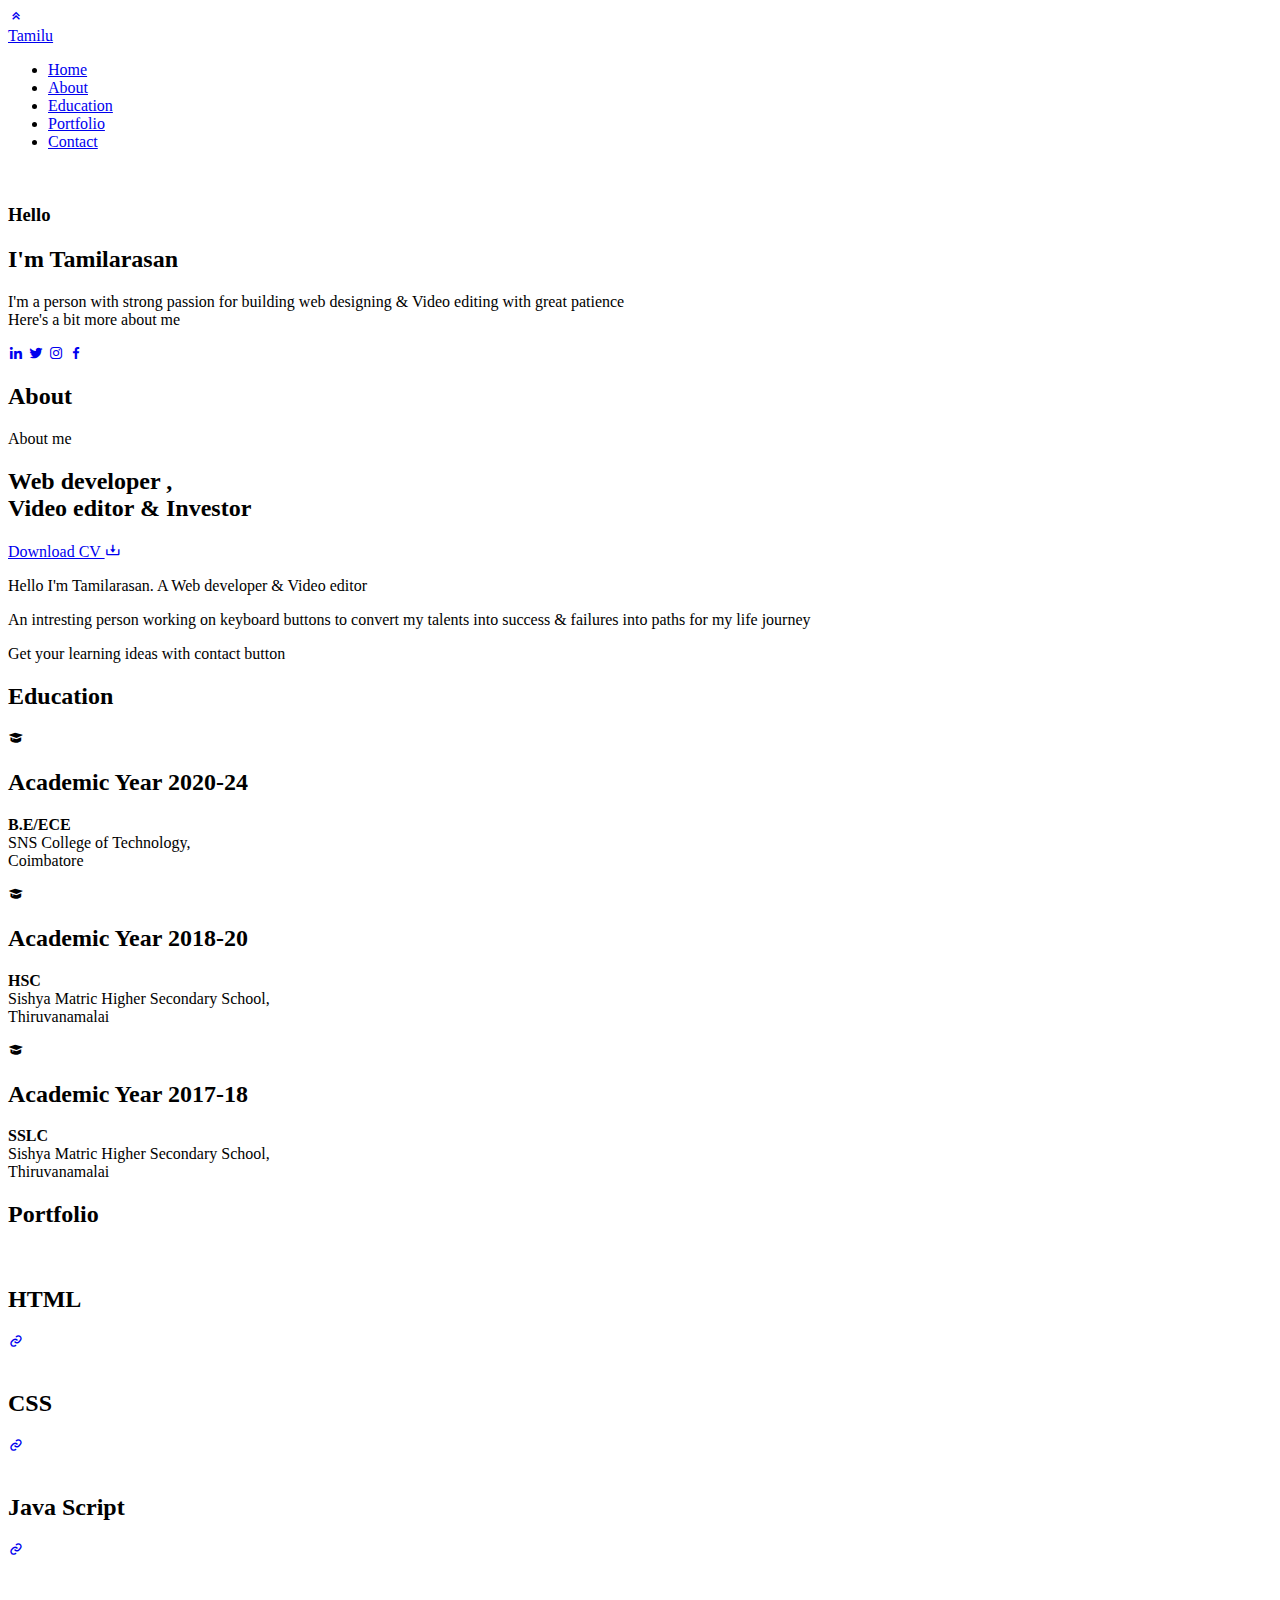
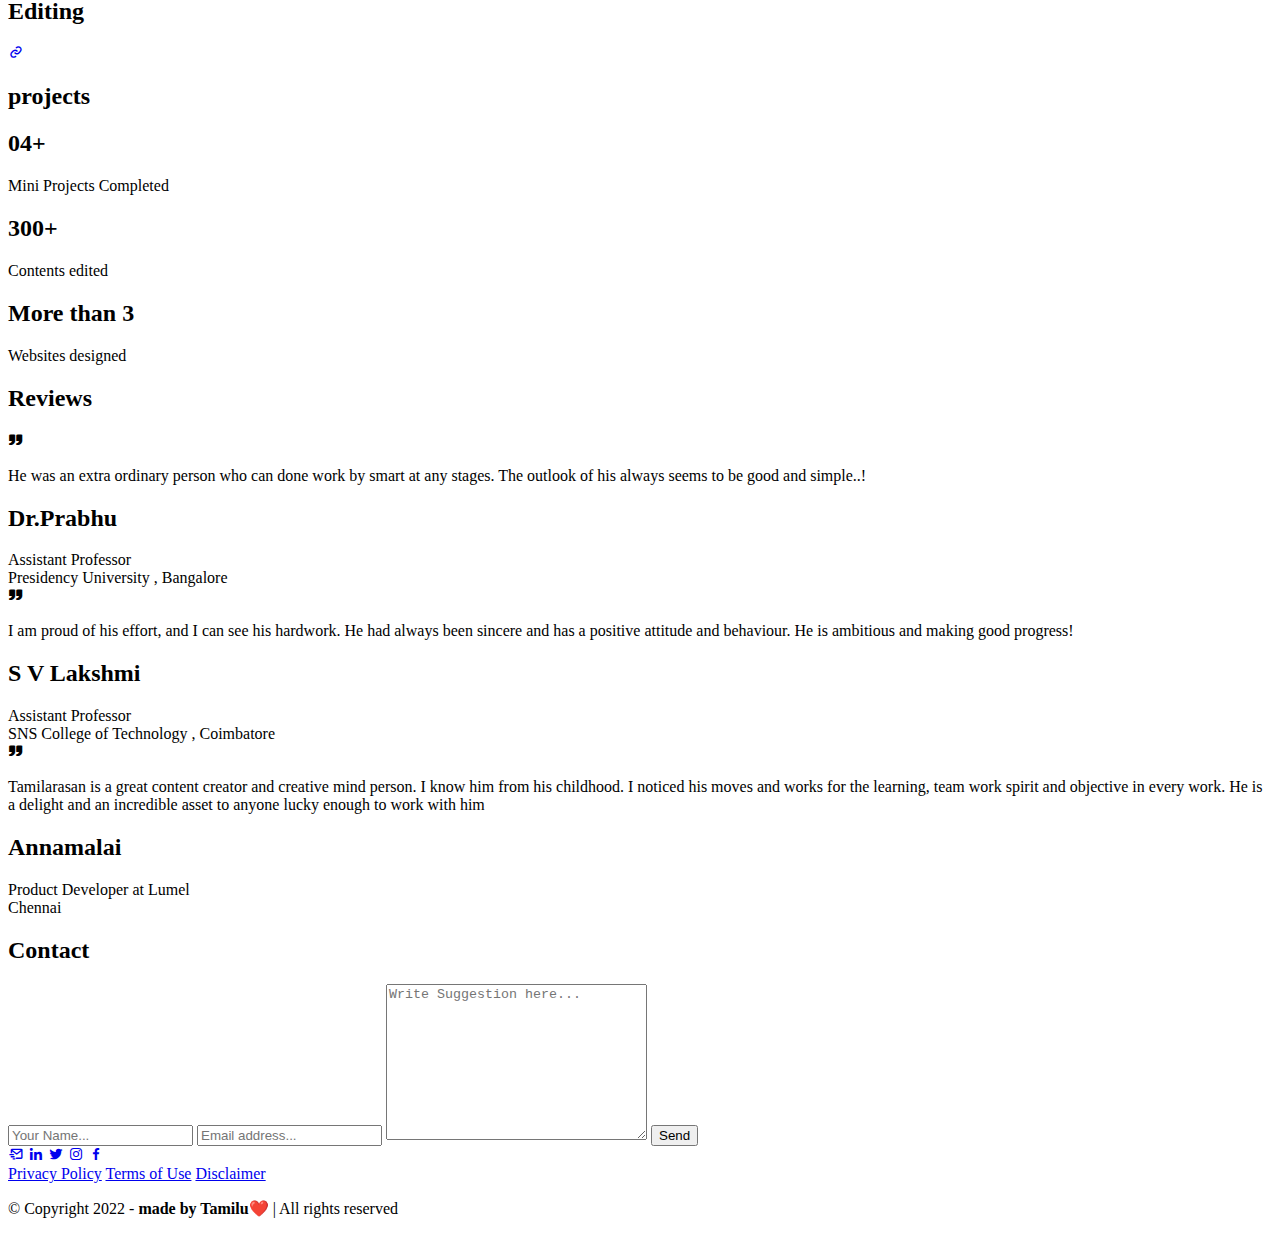
==== index.html @ afc6273a "Rename site.html to index.html" ====
<!DOCTYPE html>
<html lang="en">
<head>
    <meta charset="UTF-8">
    <meta http-equiv="X-UA-Compatible" content="IE=edge">
    <meta name="viewport" content="width=device-width, initial-scale=1.0">
    <title>Tamilu's Portfolio Websites</title>
    <!--link to css-->
    <link rel="stylesheet" href="css/site.css">
    <!--link swiper css-->
    <link rel="stylesheet" href="css/swiper-bundle.min.css">
    <!--box icons-->
    <link href='https://unpkg.com/boxicons@2.1.2/css/boxicons.min.css' rel='stylesheet'>
</head>
<body>
    <!--scroll top--> 
    <a href="#" class="scroll-top">
        <i class='bx bx-chevrons-up'></i>
    </a>
   <!--header-->
   
<header>
    <!--nav--> 
    <div class="nav container">
         <!--logo-->
         <a href="#" class="logo" >Tamilu</a> 
         <!--navbar-->
         <ul class="navbar">
            <li><a href="#home" class="nav-links">Home</a></li>
            <li><a href="#about" class="nav-links">About</a></li>
            <li><a href="#education" class="nav-links">Education</a></li>
            <li><a href="#portfolio" class="nav-links">Portfolio</a></li>
            <li><a href="#contact" class="nav-links">Contact</a></li>
         </ul>
          <!--Menu icons-->
          <div class="menu-icon">
            <div class="line1"></div>
            <div class="line2"></div>
            <div class="line3"></div>
          </div>
    </div>
</header>
<!--home-->
<section class="home container" id="home" >
    <div class="home-content">
        <div class="home-img">
            <img src="home1.png" alt="">
        </div>
        <div class="home-text">
            <h3>Hello</h3>
            <h2>I'm <span class="color">Tamilarasan</span></h2>
            <p>
                I'm a <span class="color">person </span>with strong passion for building 
                <span class="color"> web designing </span>& <span class="color">Video editing </span> with great patience
                <br> Here's a bit more <span class="color"> about me</span>

            </p>
            <!--social-->
            <div class="social">
                <a href="https://www.linkedin.com/in/tamilarasan-s-100559200" target="blank"><i class='bx bxl-linkedin'></i></a>
                <a href="https://twitter.com/Tamilar07276238?t=YlMHhV9eSOLGG7e3uOFxiA&s=09" target="blank"><i class='bx bxl-twitter'></i></a>
                <a href="https://instagram.com/_tamil.arasan?igshid=YmMyMTA2M2Y=" target="blank"><i class='bx bxl-instagram'></i></a>
                <a href="https://www.facebook.com/profile.php?id=100045864705233" target="blank"><i class='bx bxl-facebook'></i></a>
        </div>
    </div>
</section>
<!--about-->
<section class="about container" id="about">
    <!--heading-->
    <h2 class="heading">About</h2>
    <!--about content-->
    <div class="about-content">
        <div class="about-data">
            <span>About me</span>
            <h2>Web developer ,<br> Video editor & 
                Investor
            </h2>
            <a href="Tamilu.pdf" class="btn" download="">
                Download CV
                <i class='bx bx-download' ></i>
            </a>
        </div>
        <div class="about-text">
            <p>Hello I'm Tamilarasan. A Web developer & Video editor </p>
                <p>An intresting person working on keyboard buttons to convert my talents into success &
                    failures into paths for my life journey </p>
                    <p>Get your learning ideas with contact button</p>
        </div>
    </div>
</section>
<!--education-->
<section class="education containter" id="education">
    <!--heading-->
    <h2 class="heading">Education</h2>
    <!--education content-->
    <div class="education-content">   
<div class="education-box">
    <i class='bx bxs-graduation'></i>
    <h2> Academic Year 2020-24</h2>
    <p> <span> <b> B.E/ECE</b> </span> <br> SNS College of Technology, <br>Coimbatore </p>
    </div>
    <div class="education-box">
        <i class='bx bxs-graduation'></i>
        <h2> Academic Year 2018-20</h2>
        <p> <span><b> HSC </b> </span><br> Sishya Matric Higher Secondary School,<br> Thiruvanamalai</p>
    </div>
<div class="education-box">
    <i class='bx bxs-graduation'></i>
    <h2> Academic Year 2017-18</h2>
    <p> <span> <b>SSLC </b> </span> <br> Sishya Matric Higher Secondary School, <br> Thiruvanamalai</p>
     </div>
</div>
</section>
<!--portfolio-->
<section class="portfolio container" id="portfolio">
    <h2 class="heading">Portfolio</h2>
    <!--portfolio content-->
    <div class="portfolio-content">
        <div class="portfolio-box">
            <img src="p1.jpg" alt="" class="portfolio-img">
            <!--overlay-->
            <div class="portfolio-overlay">
                <h2>HTML</h2>
                <a href="#">
                    <i class='bx bx-link'></i>
                </a>
            </div>
        </div>
        <div class="portfolio-box">
            <img src="p2.jpg" alt="" class="portfolio-img">
            <!--overlay-->
            <div class="portfolio-overlay">
                <h2> CSS</h2>
                <a href="#">
                    <i class='bx bx-link'></i>
                </a>
            </div>
        </div>
        <div class="portfolio-box">
            <img src="p3.jpg" alt="" class="portfolio-img">
            <!--overlay-->
            <div class="portfolio-overlay">
                <h2>Java Script</h2>
                <a href="#">
                    <i class='bx bx-link'></i>
                </a>
            </div>
        </div>
        <div class="portfolio-box">
            <img src="p4.jpg" alt="" class="portfolio-img">
            <!--overlay-->
            <div class="portfolio-overlay">
                <h2>Editing</h2>
                <a href="#">
                    <i class='bx bx-link'></i>
                </a>
            </div>
        </div>
    </div>
</section>
<!--projects-->
<section class="project container" id="projects">
    <!--heading-->
    <h2 class="heading">projects</h2>
    <!--projects content-->
    <div class="projects-content">
        <div class="project-box">
            <h2>04+</h2>
            <span>Mini Projects Completed</span>
        </div>
        <div class="project-box">
            <h2>300+</h2>
            <span>Contents edited</span>
        </div>
        <div class="project-box">
            <h2>More than 3</h2>
            <span>Websites designed</span>
        </div>
    </div>
</section>
<!--reviews-->
<section class="container reviews" id="reviews">
    <h2 class="heading">Reviews</h2>
    <!--review content-->
    <div class="reviews-content swiper">
        <div class="swiper-wrapper">
            <div class="swiper-slide">
                <!--review box-->
                <div class="review-box">
                    <i class='bx bxs-quote-right'></i>
                    <p class="review-text">
                        He was an extra ordinary person who can done work by smart at any stages. 
                        The outlook of his always seems to be good and simple..! 
                    </p>
                    <div class="review-profile">
                        <h2>Dr.Prabhu</h2>
                        <span>Assistant Professor <br> Presidency University , Bangalore</span>
                        <img src="rev1.jpg" alt="">
                    </div>
                </div>
            </div>
            <div class="swiper-slide">
                <!--review box-->
                <div class="review-box">
                    <i class='bx bxs-quote-right'></i>
                    <p class="review-text">
                       
                     I am proud of his effort, and I can see his hardwork. He had always been sincere and has a positive attitude and behaviour.
                           He is ambitious and making good progress!
                    </p>
                    <div class="review-profile">
                        <h2>S V Lakshmi</h2>
                        <span>Assistant Professor  <br> SNS College of Technology , Coimbatore</span>
                        <img src="rev2.jpg" alt="">
                    </div>
                </div>
            </div>
            <div class="swiper-slide">
                <!--review box-->
                <div class="review-box">
                    <i class='bx bxs-quote-right'></i>
                    <p class="review-text">
                        Tamilarasan is a great content creator and creative mind person. I know him from his childhood.
                         I noticed his moves and works for the learning, team work spirit and objective in every work. 
                        He is a delight and an incredible asset to anyone lucky enough to work with him
                    </p>
                    <div class="review-profile">
                        <h2>Annamalai</h2>
                        <span>Product Developer at Lumel <br> Chennai</span>
                        <img src="annshiv.jpg" alt="">
                    </div>
                </div>
            </div>
            
          </div>
          <div class="swiper-pagination"></div>               
    </div>
</section>  
<!--contact-->
<section class="contact container" id="contact">
    <!--heading-->
    <h2 class="heading">Contact</h2>
    <!--contact form-->
    <form action="" class="contact-form" id="contact-form">
        <input type="text" placeholder="Your Name..." class="name" required>
        <input type="email" name="" id="" placeholder="Email address..." class="email" required>
        <textarea name="" id="" cols="30" rows="10" placeholder="Write Suggestion here..." class="message" required></textarea>
        <input type="submit" value="Send" class="send-btn">
    </form>
</section>
<!--footer-->
<section class="footer conatiner" id="footer">
    <div class="social">
        <a href="mailto:sarathytamil354@gmail.com" target="blank" ><i class='bx bx-mail-send'></i></a>
        <a href="https://www.linkedin.com/in/tamilarasan-s-100559200" target="blank"><i class='bx bxl-linkedin'></i></a>
        <a href="https://twitter.com/Tamilar07276238?t=YlMHhV9eSOLGG7e3uOFxiA&s=09" target="blank" ><i class='bx bxl-twitter'></i></a>
        <a href="https://instagram.com/_tamil.arasan?igshid=YmMyMTA2M2Y=" target="blank"><i class='bx bxl-instagram'></i></a>
        <a href="https://www.facebook.com/profile.php?id=100045864705233" target="blank"
        ><i class='bx bxl-facebook'></i></a>
    </div>
    <div class="footer-links">
        <a href="#">Privacy Policy</a>
        <a href="#">Terms of Use</a>
        <a href="#">Disclaimer</a>
    </div>
    <!--copyright-->
    <p> &#169; Copyright 2022 - <b>made by Tamilu❤️</b> | All rights reserved </p>

</section>
<!--footer links-->

<!--email link-->
<script type="text/javascript" src="https://cdn.jsdelivr.net/npm/@emailjs/browser@3/dist/email.min.js"></script>
<!--sweetalert link-->
<script src="https://unpkg.com/sweetalert/dist/sweetalert.min.js"></script>
    <script type="text/javascript">
        (function() {
            emailjs.init("30AXG4-4DGm-SyNJI");
        })();
    </script>
<!--link swiper js-->
<script src="js/swiper-bundle.min.js"></script>
    <!--link to js-->
    <script src="js/main.js"></script> 
</body>
</html>
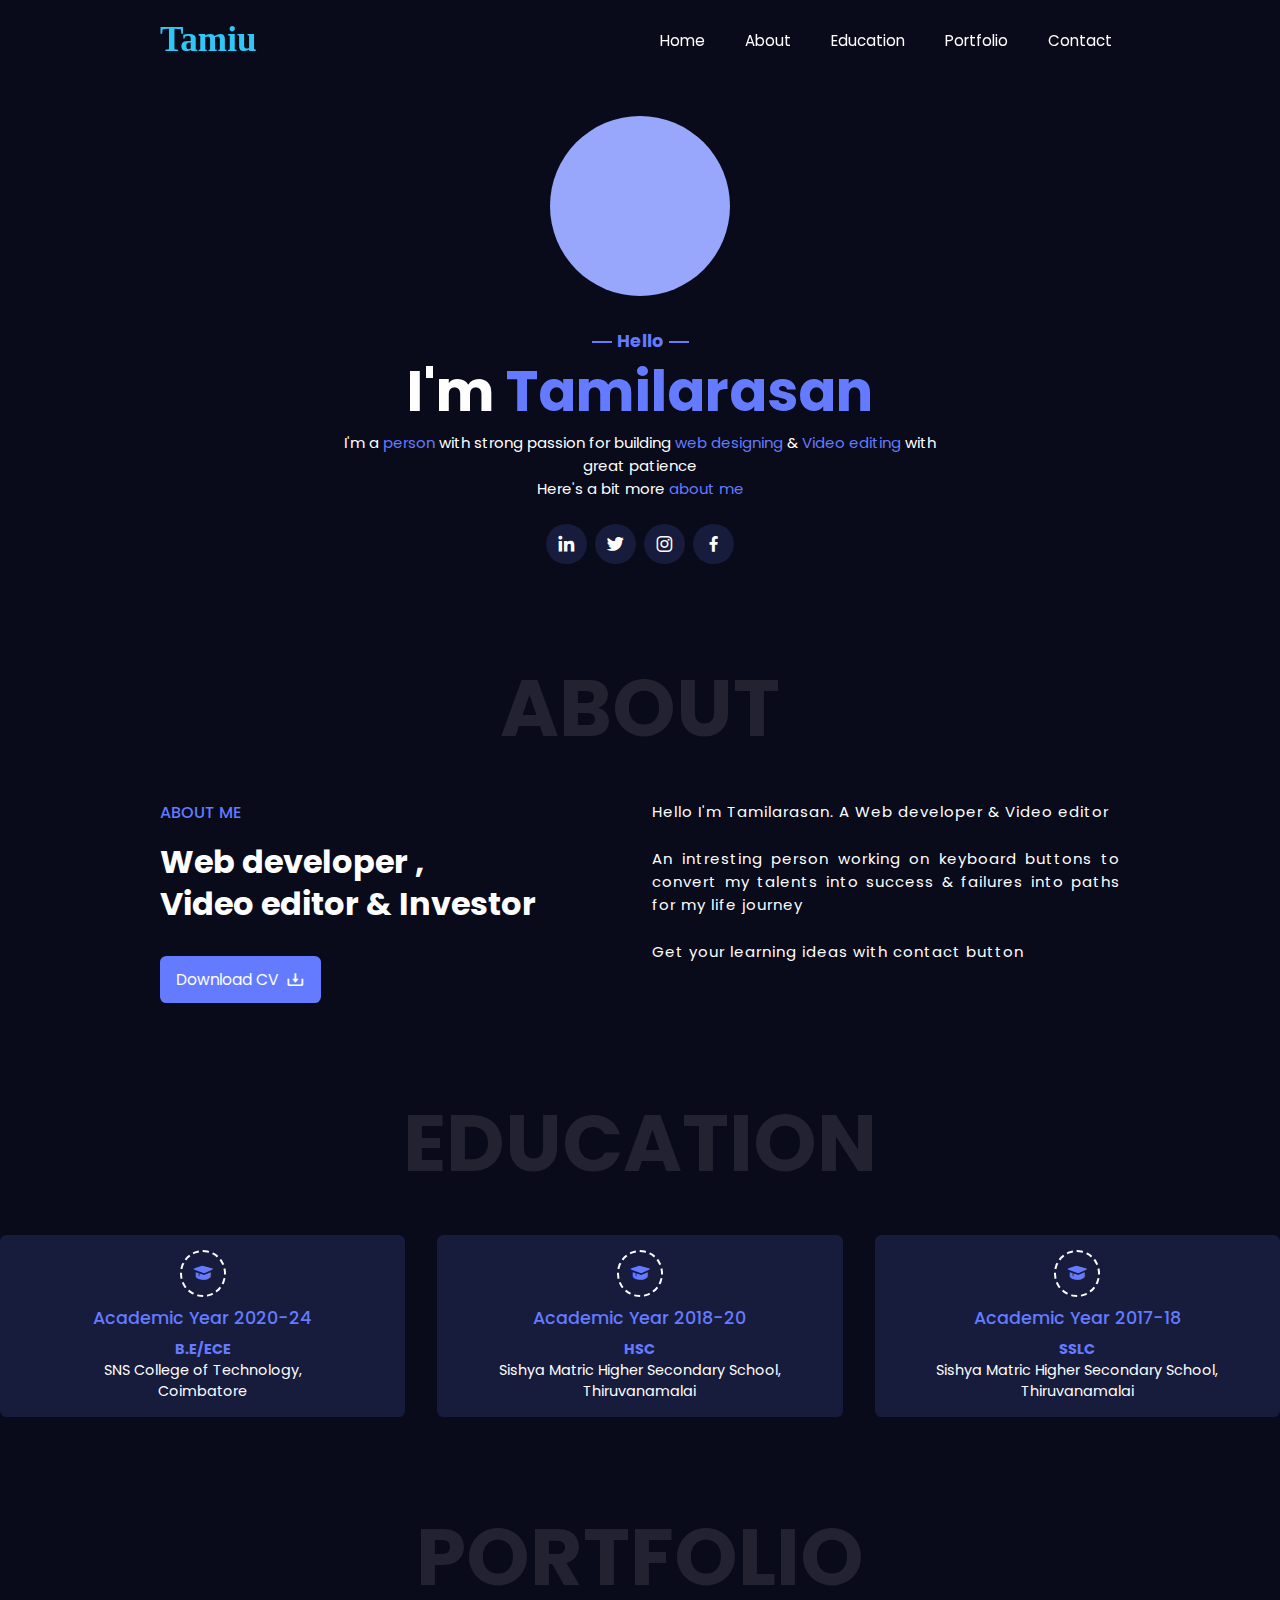
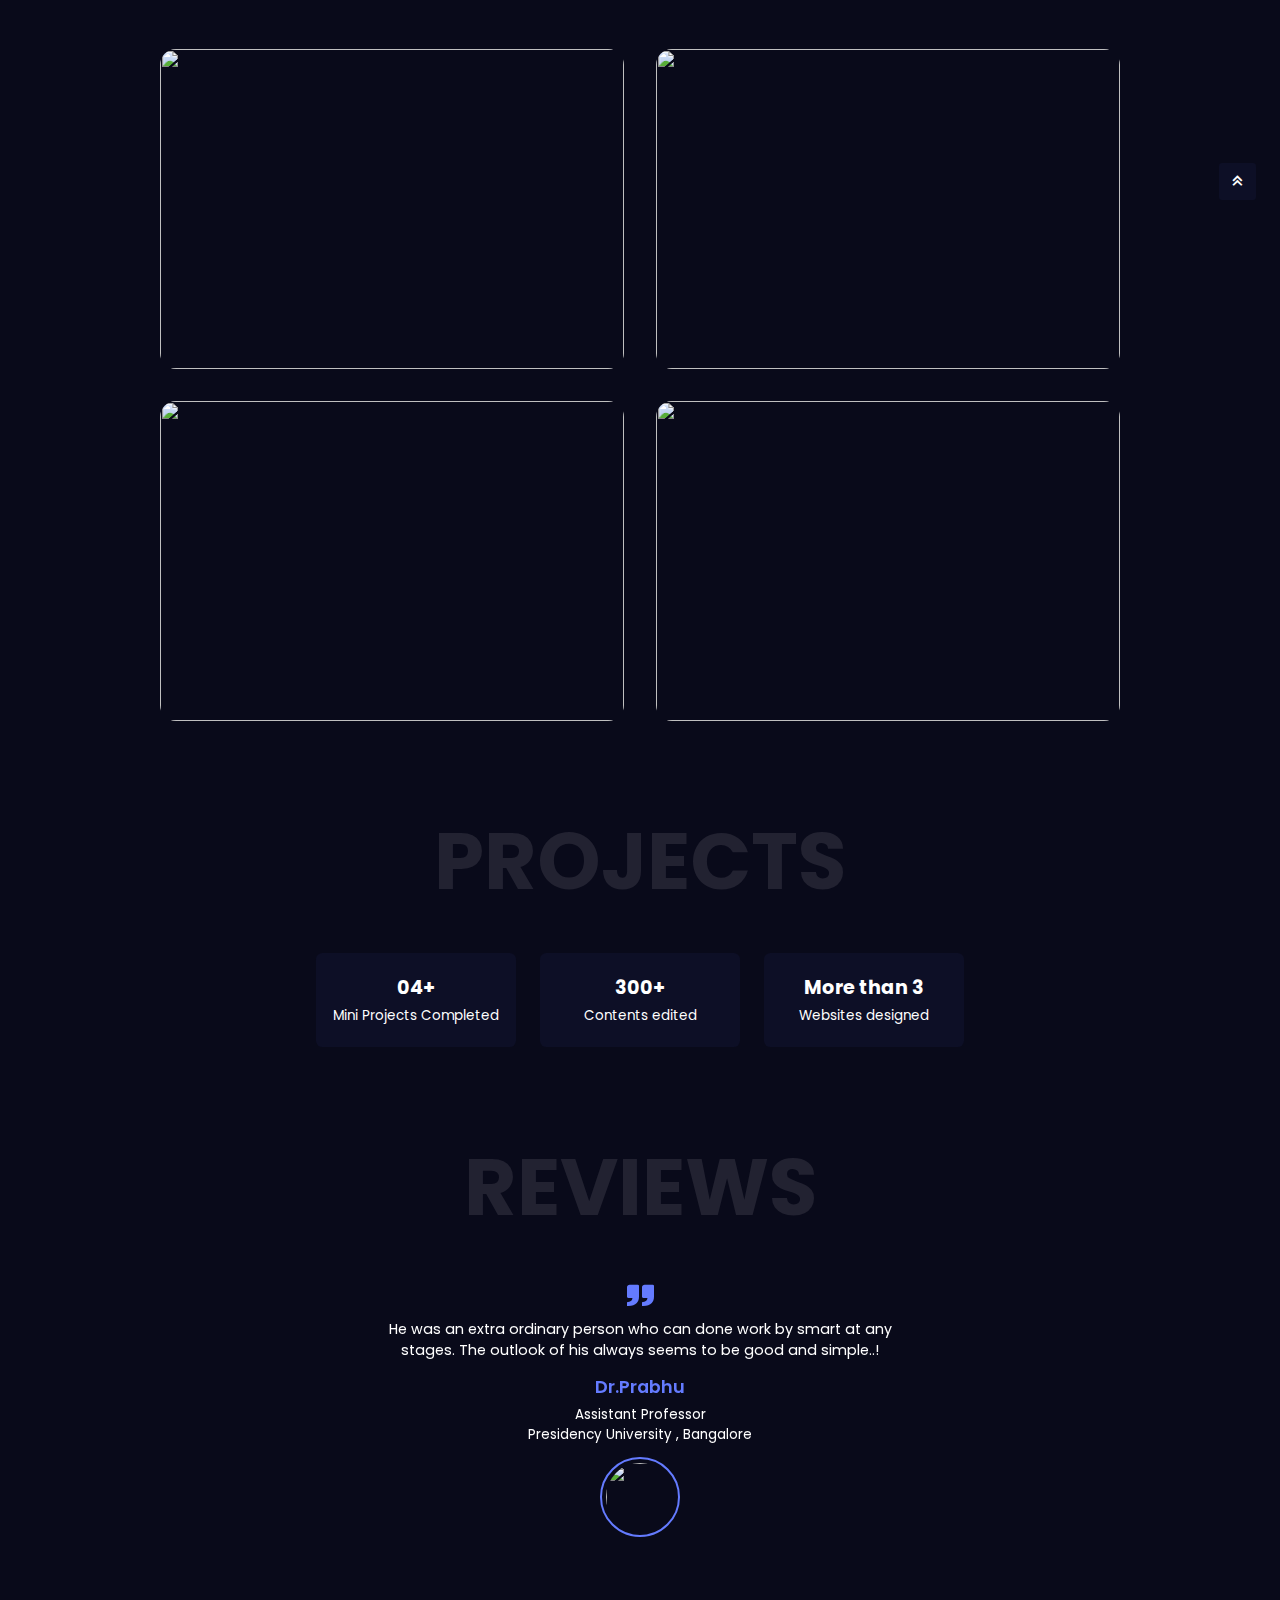
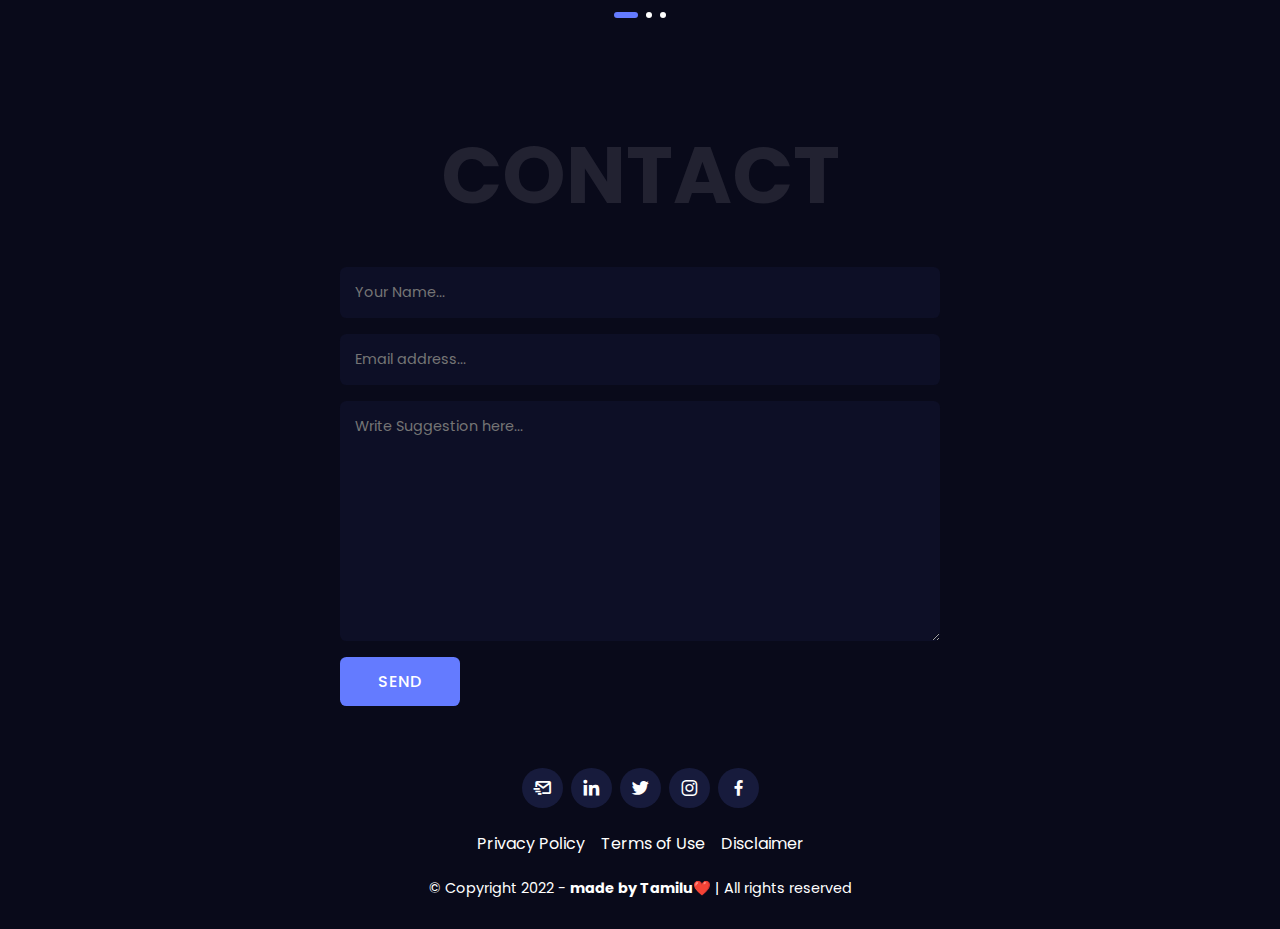
==== commit dbd2fc32: "Update index.html" ====
--- a/index.html
+++ b/index.html
@@ -23,7 +23,7 @@
     <!--nav--> 
     <div class="nav container">
          <!--logo-->
-         <a href="#" class="logo" >Tamilu</a> 
+         <a href="#" class="logo" >Tamiu</a> 
          <!--navbar-->
          <ul class="navbar">
             <li><a href="#home" class="nav-links">Home</a></li>
--- a/css/site.css
+++ b/css/site.css
@@ -0,0 +1,636 @@
+/* google fonts*/
+@import url('https://fonts.googleapis.com/css2?family=Poppins:wght@400;500;600;700&display=swap');
+*{
+
+font-family: 'Poppins', sans-serif;
+margin: 0;
+padding: 0;
+box-sizing: border-box;
+scroll-behavior: smooth;
+scroll-padding-top: 2rem;}
+/* variables*/
+:root{
+    --main-color:#647bff;
+    --body-color:#090a1a;
+    --container-color:#171b3c;
+    --heading-color:#222231;
+    --box-color:#0d0f26;
+    --bg-color:#fff;    
+}
+
+body{
+
+    color: var(--bg-color);
+    background: var(--body-color);
+}
+img{
+    width: 100%;
+}
+section{
+    padding: 3rem 0 2rem;
+}
+a{
+    text-decoration: none;
+}
+li{
+    list-style: none;
+}
+.container{
+    max-width: 960px;
+    margin: auto;
+    width: 100%;
+}
+
+/*header*/
+header{
+    position: fixed;
+    top: 0;
+    left: 0;
+    width: 100%;
+    z-index: 100;
+}
+.header-active{
+    background: var(--box-color);
+    transition:  0.3s all linear;
+}
+.nav{
+    display: flex;
+    align-items: center;
+    justify-content: space-between;
+    padding: 20px 0;
+}
+.logo{
+    font-size: 2.2rem;
+    font-weight: 600;
+    color: #31c7f5;
+   font-family: Brush Script MT;
+}
+.navbar{
+    display: flex;
+    align-items: center;
+    column-gap: 1.5rem;
+}
+.nav-links{
+    font-size: 0.94rem;
+    padding: 4px 8px;
+    border-radius: 0.2rem;
+    color: var(--bg-color);
+}
+.nav-links:hover{
+    color: var(--main-color);
+    background: var(--container-color);
+    transition: 0.3s all linear;
+}
+/* Menu icon*/
+.menu-icon{
+    display: none;
+    flex-direction: column;
+    align-items: center;
+    justify-content: center;
+    row-gap: 5px;
+    cursor: pointer;
+    z-index: 200;
+    transition: 00.3s;
+}
+.menu-icon div{
+    display: block;
+    background: var(--bg-color);
+    height: 2px;
+    width: 24px;
+    transition: 0.3s;
+}
+.move .line1{
+    transform: rotate(-45deg) translate(-5px,5px);
+}
+.move .line2{
+    opacity: 0;
+}
+.move .line3{
+    transform: rotate(45deg) translate(-5px,-5px);
+}
+/*home*/
+.home{
+    min-height: 600px;
+    display: flex;
+    align-items: center;
+    justify-content: center;
+    padding-top: 7rem;
+}
+.home-content{
+    position: relative;
+    max-width: 600px;
+    width: 100%;
+    margin: auto;
+    display: flex;
+    flex-direction: column;
+    align-items: center;
+    justify-content: center;
+}
+.home-img{
+    width: 180px;
+    height: 180px;
+    border-radius: 50%;
+    background: #98a7fc;
+    overflow: hidden;
+    margin-bottom: 2rem;
+}
+.home-img{
+    width: 180px;
+    height: 180px;
+    object-fit: cover;
+    object-position: center;
+}
+.home-text{
+    display: flex;
+    flex-direction: column;
+    align-items: center;
+    justify-content: center;
+    text-align: center;
+}
+.home-text h3{
+    position: relative;
+    display: flex;
+    align-items: center;
+    column-gap: 0.5rem;
+    font-size: 1.1rem;
+    color: var(--main-color);
+}
+.home-text h3::before{
+    content: '';
+    position: absolute;
+    top: 50%;
+    transform: translate(-50%);
+    left: -15px;
+    width: 20px;
+    height: 2px;
+    background: var(--main-color);
+}
+.home-text h3::after{
+    content: '';
+    position: absolute;
+    top: 50%;
+    transform: translate(-50%);
+    right: -35px;
+    width: 20px;
+    height: 2px;
+    background: var(--main-color);
+}
+.home-text h2{
+    font-size: 3.5rem;
+    line-height: 4.8rem;
+}
+.home-text p{
+    font-size: 0.938rem;
+    margin-bottom: 1.5rem;
+}
+.home-text .color{
+    color: var(--main-color);
+}
+.social{
+    display: flex;
+    align-items: center;
+    column-gap: 0.5rem;
+}
+.social .bx{
+    font-size: 1.3rem;
+    padding: 10px;
+    border-radius: 50%;
+    color: var(--bg-color);
+    background: var(--container-color);  
+}
+.social .bx:hover{
+    background: var(--main-color);
+    transition: 0.3s all linear;
+}
+/*headig*/
+.heading{
+    font-size: 5rem;
+    text-transform: uppercase;
+    color: var(--heading-color);
+    text-align: center;
+    margin-bottom: 2rem;
+}
+.about-content{
+    display: grid;
+    grid-template-columns: repeat(2,1fr);
+    gap: 1.5rem;
+}
+.about-data span{
+    font-size: 1rem;
+    font-weight: 500;
+    text-transform: uppercase;
+    color: var(--main-color);
+}
+.about-data h2{
+    font-size: 2rem;
+    line-height: 2.6rem;
+    font-weight: 700;
+    margin: 1rem 0;
+}
+.btn{
+    font-size: 0.97rem;
+    display: inline-flex;
+    align-items: center;
+    column-gap: 0.5rem;
+    color: var(--bg-color);
+    background: var(--main-color);
+    padding: 12px 16px;
+    border-radius: 0.4rem;
+    margin-top: 1rem;
+}
+.btn .bx{
+    font-size: 1.2rem;
+}
+.btn:hover{
+    background: #546eff;
+    transition: all linear;
+}
+.about-text p{
+    font-size: 0.938rem;
+    letter-spacing: 1px;
+    text-align: justify;
+    margin-bottom: 1.5rem;
+}
+/*education*/
+.education-content{
+    display: grid;
+    grid-template-columns: repeat(3,1fr);
+    gap: 2rem;
+}
+.education-box{
+    display: flex;
+    flex-direction: column;
+    align-items: center;
+    text-align: center;
+    padding: 15px;
+    background: var(--container-color);
+    border-radius: 0.4rem;
+    transition: 0.5s all cubic-bezier(0.075, 0.82, 0.165, 1);
+}
+.education-box:hover{
+    transform: scale(1.05);
+    transition: 0.5s all cubic-bezier(0.075, 0.82, 0.165, 1);
+}
+.education-box .bx{
+    font-size: 1.4rem;
+    color: var(--main-color);
+    padding: 10px;
+    border-radius: 5rem;
+    border: 2px dashed var(--bg-color);
+}
+.education-box h2{
+    font-size: 1.1rem;
+    font-weight: 500;
+    margin: 0.5rem 0;
+    color: var(--main-color);
+}
+.education-box p{
+    font-size: 0.9rem;
+}
+.education-content p span{
+    color: #647bff;
+}
+/*portfolio*/
+.portfolio-content{
+    display: grid;
+    grid-template-columns: repeat(2,1fr);
+    gap: 2rem;
+}
+.portfolio-box{
+    position: relative;
+    width: 100%;
+    height: 320px;
+    border-radius: 1rem;
+    overflow: hidden;
+}
+.portfolio-img{
+    width: 100%;
+    height: 100%;
+    object-fit: cover;
+}
+.portfolio-overlay{
+    position: absolute;
+    top: -100%;
+    left: 0;
+    width: 100%;
+    height: 100%;
+    display: flex;
+    flex-direction: column;
+    align-items: center;
+    justify-content: center;
+    background: hsl(234,45%,16%,0.7);
+}
+.portfolio-overlay h2{
+    font-size: 1.6rem;
+    font-weight: 600;
+    margin-bottom: 10px;
+}
+.portfolio-overlay .bx{
+    font-size: 24px;
+    padding: 10px;
+    background: var(--main-color);
+    color: var(--bg-color);
+    border-radius: 4px;
+}
+.portfolio-overlay .bx:hover{
+    background: #546eff;
+    transition: 0.3s all linear;
+}
+.portfolio-box:hover .portfolio-overlay{
+    top: 0;
+    transition: 0.3s all ease 0s;
+}
+/*projects*/
+.projects-content{
+    display: grid;
+    grid-template-columns: repeat(3,200px);
+    justify-content: center;
+    gap: 1.5rem;
+}
+.project-box{
+    padding: 20px 10px;
+    background: var(--box-color);
+    border-radius: 0.4rem;
+    text-align: center;
+}
+.project-box h2{
+    font-size: 1.2rem;
+}
+.project-box span{
+    font-size: 0.845rem;
+}
+/*Reviews*/
+.reviews{
+    max-width: 750px;
+    margin: auto;
+    width: 100%;
+}
+.review-box{
+    max-width: 550px;
+    margin: auto;
+    width: 100%;
+    display: flex;
+    flex-direction: column;
+    align-items: center;
+    text-align: center;
+    margin-bottom: 3.5rem !important;
+}
+.review-box .bx{
+    font-size: 2rem;
+    color: var(--main-color);
+    margin-bottom: 0.5rem;
+}
+.review-box .review-text{
+    font-size: 0.89rem;
+    margin-bottom: 1rem;
+}
+.review-profile{
+    display: flex;
+    flex-direction: column;
+    align-items: center;
+}
+.review-profile h2{
+    font-size: 1.1rem;
+    line-height: 1.3rem;
+    color: var(--main-color);
+    font-weight: 600;
+}
+.review-profile span{
+    font-size: 0.84rem;
+    margin: 0.5rem 0 0.7rem;
+}
+.review-box img{
+    width: 80px;
+    height: 80px;
+    border-radius: 50%;
+    padding: 4px;
+    border: 2px solid var(--main-color);
+    display: flex;
+    align-items: center;
+    justify-content: center;
+    object-fit: cover;
+    object-position: center;
+}
+.swiper-pagination-bullet{
+    width: 6px !important;
+    height: 6px !important;
+    border-radius: 0.6rem !important;
+    background: var(--bg-color) !important;
+    opacity: 1 !important;
+}
+.swiper-pagination-bullet-active{
+    width: 1.5rem !important;
+    background: var(--main-color) !important;
+}
+/*contact form*/
+.contact-form{
+    max-width: 600px;
+    margin: auto;
+    width: 100%;
+    display: grid;
+    row-gap: 1rem;
+}
+.contact-form input,.contact-form textarea{
+    border: none;
+    outline: none;
+    font-size: 0.9rem;
+    padding: 15px;
+    color: var(--bg-color);
+    background: var(--box-color);
+    border-radius: 0.4rem;
+}
+.contact-form .send-btn{
+    width: 120px;
+    font-size: 1rem;
+    letter-spacing: 1px;
+    font-weight: 500;
+    text-transform: uppercase;
+    padding: 12px;
+    background: var(--main-color);
+    cursor: pointer;
+}
+.contact-form .send-btn:hover{
+    background: #546eff;
+    transition: 0.3s all linear;
+}
+/* footer*/
+.footer{
+    display: flex;
+    align-items: center;
+    flex-direction: column;
+    row-gap: 1.4rem;
+    padding: 30px 0;
+}
+.footer p{
+    font-size: 0.9rem;
+}
+.footer-links{
+    display: flex;
+    align-items: center;
+    column-gap: 1rem;
+}
+.footer-links a{
+    font-size: 1rem;
+    font-weight: 400;
+    color: var(--bg-color);
+}
+.footer-links a:hover{
+    color: var(--main-color);
+    transition: 0.3s all linear;
+}
+/*scroll-top*/
+.scroll-top{
+    position: fixed;
+    bottom: -100%;
+    right: 1.5rem;
+}
+.scroll-top .bx{
+    padding: 8px;
+    font-size: 1.3rem;
+    color: var(--bg-color);
+    background: var(--box-color);
+    border-radius: 0.2rem;
+}
+.scroll-top .bx:hover{
+    background: var(--container-color);
+    transition: 0.3s;
+}
+.scroll-active{
+    bottom: 2rem;
+    transition: 0.3s;
+}
+/*making responsive*/
+/*making responsive*/
+@media (max-width:990px){
+    .container{
+        margin: 0 auto;
+        width: 90%;
+    }
+}
+@media (max-width:892px){
+    section{
+        padding: 2rem o;
+    }
+    .nav{
+        padding: 12px 0;
+    }
+
+.heading{
+    font-size: 4rem;
+   }
+.portfolio-box{
+    height: 257px;
+ }
+}
+@media (max-width:775px){
+    .logo{
+        font-size: 1.1rem;
+    }
+    .home{
+        min-height: 500px;
+        padding-top: 6rem;
+    }
+    .home-text h3{
+        font-size: 1rem;
+    }
+    .home-text h2{
+        font-size: 3rem;
+        line-height: 3.8rem;
+    }
+    .home-text p{
+        font-size: 0.825rem;
+    }
+    .education-content{
+        grid-template-columns: repeat(2,1fr);
+    }
+    .portfolio-box{
+        height: 245px;
+    }
+    .menu-icon{
+        display: flex;
+    }
+    .navbar{
+        position: absolute;
+        top: 0;
+        right: -100%;
+        width: 300px;
+        height: 100vh;
+        background: var(--box-color);
+        display: flex;
+        flex-direction: column;
+        align-items: center;
+        padding: 50px 20px;
+        transition: 0.5s all cubic-bezier(0.075, 0.82, 0.165, 1);
+    }
+    .open-menu{
+        right: 0;
+        transition: 0.5s all cubic-bezier(0.075, 0.82, 0.165, 1);
+    }
+    .nav-links{
+        display: block;
+        margin: 1rem 0;
+    }
+}
+@media (max-width:635px){
+    .about-content{
+        grid-template-columns: 1fr;
+    }
+    .about-data span {
+        font-size: 0.9rem;
+    }
+    .about-data h2{
+        font-size: 1.7rem;
+        line-height: 2.3rem;
+        font-weight: 600;
+        margin: 0.8rem 0;
+    }
+    .about-text p{
+        font-size: 0.825rem;
+        margin-bottom: 1.3rem;
+    }
+    .projects-content{
+        grid-template-columns: repeat(2,200px);
+    }
+}
+@media (max-width:450px){
+    .home{
+        min-height: 485px;
+        padding-top: 5rem;
+    }
+    .home-img{
+        width: 140px;
+        height: 140px;
+    }
+    .home-img img{
+        width: 140px;
+        height: 140px;
+    }
+    .home-text h2{
+        font-size: 2.1rem;
+        line-height: 3.2rem;
+    }
+    .home-text p br{
+        display: contents;
+    }
+    .heading {
+        font-size: 3rem;
+    }
+    .about-data h2{
+        font-size: 1.5rem;
+        line-height: 2.1rem;
+        margin: 0.6rem 0;
+    }
+    .education-content,
+    .portfolio-content,
+    .projects-content
+    {
+        grid-template-columns: 1fr;
+    }
+    .review-box{
+        font-size: 0.82rem;
+    }
+    .footer-links{
+        flex-direction: column;
+        row-gap: 1rem;
+    }
+}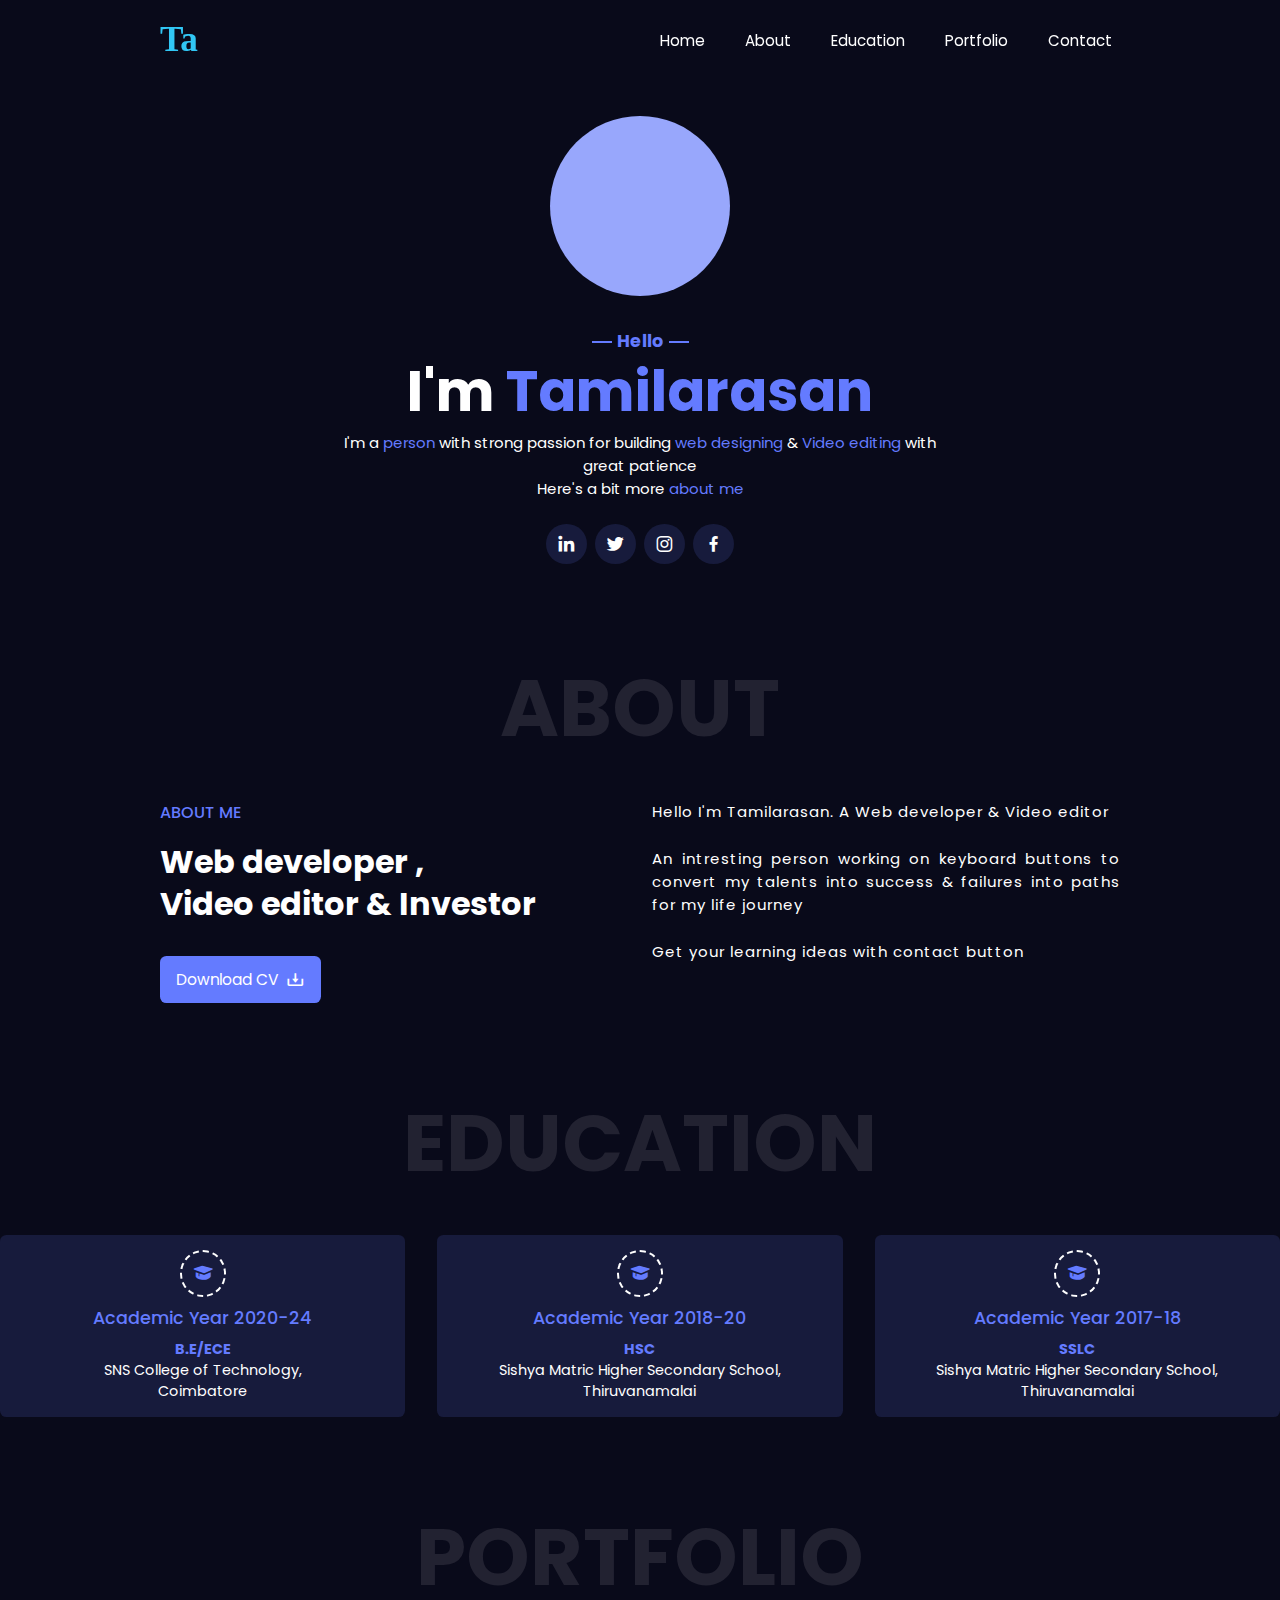
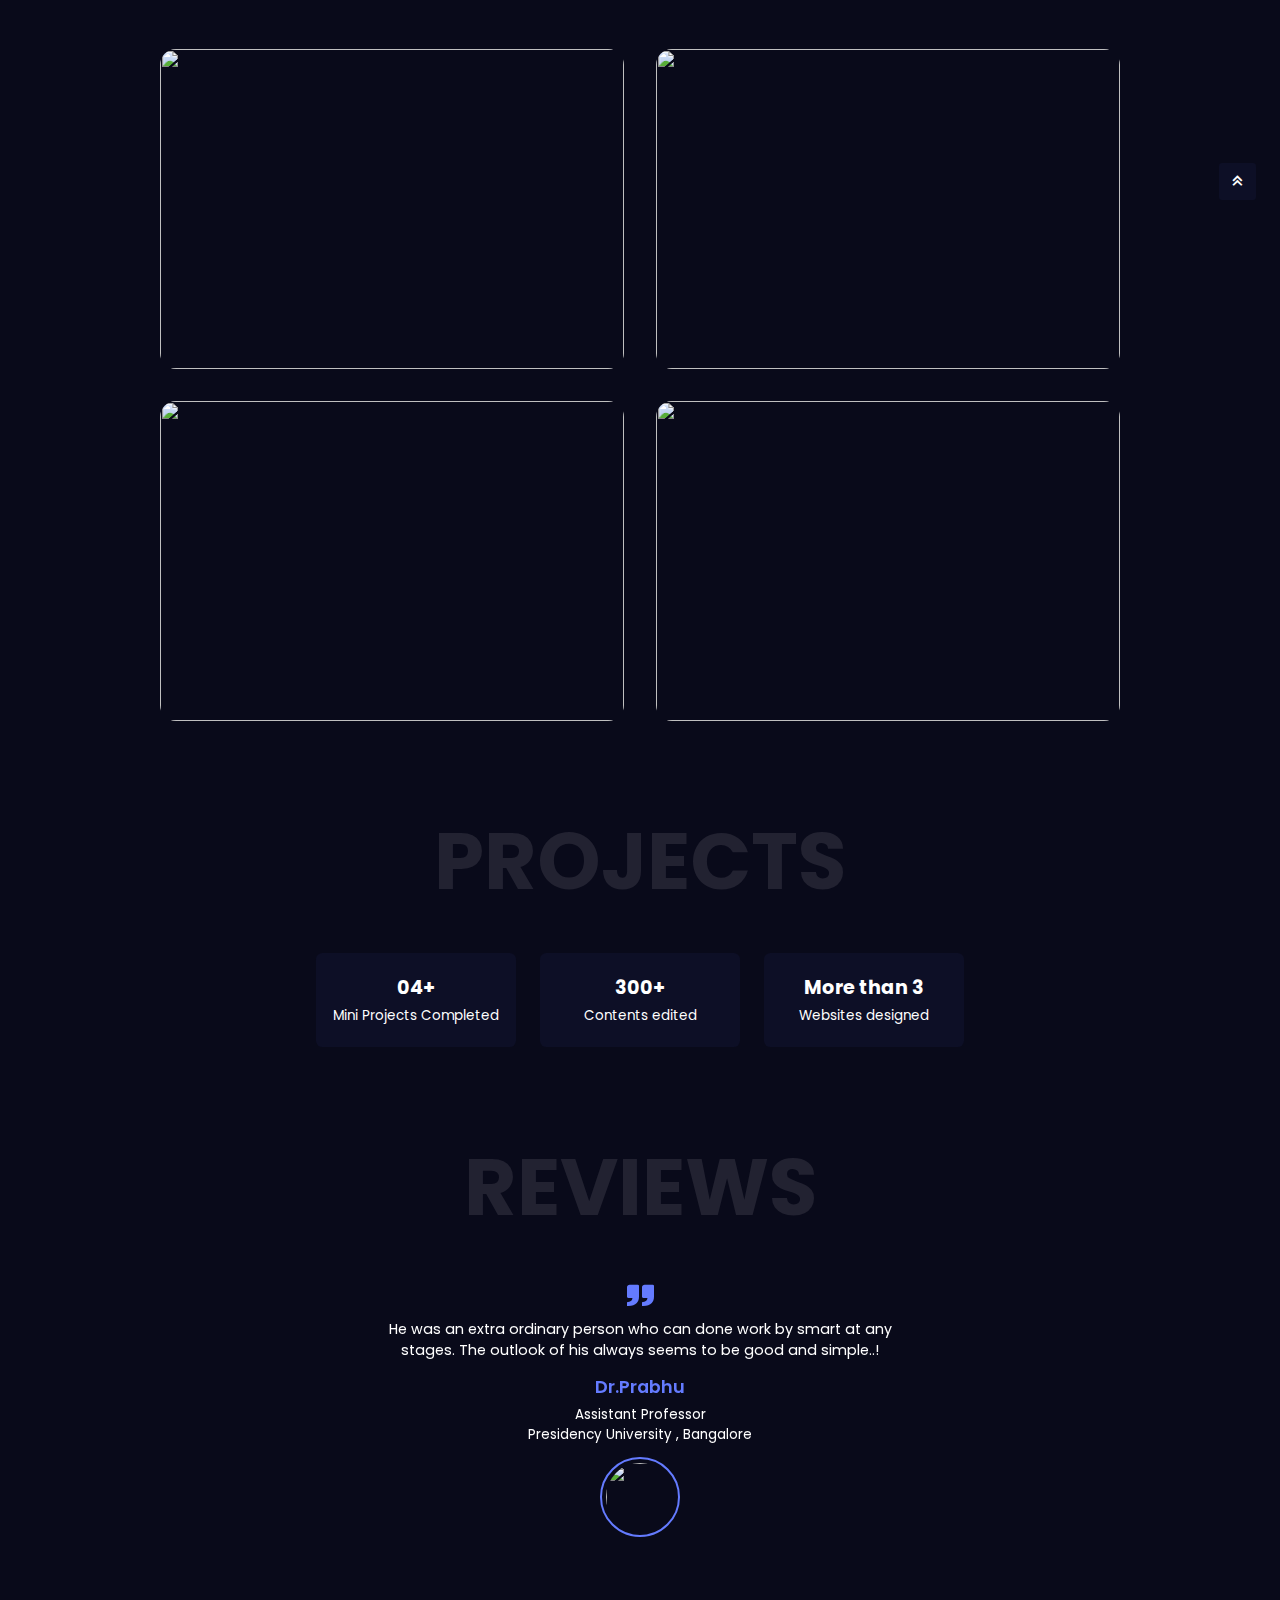
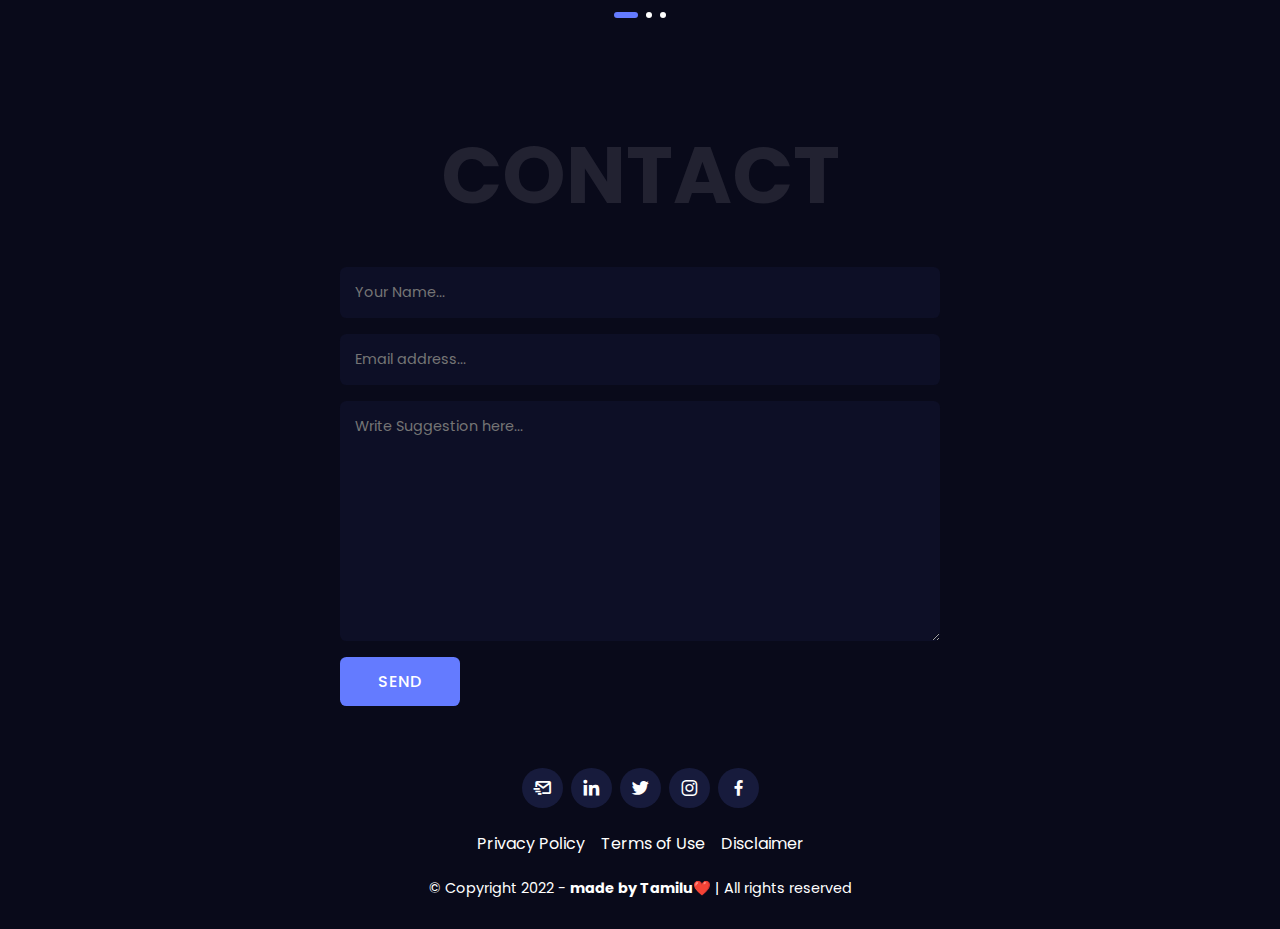
==== commit 67dae0c7: "Update index.html" ====
--- a/index.html
+++ b/index.html
@@ -23,7 +23,7 @@
     <!--nav--> 
     <div class="nav container">
          <!--logo-->
-         <a href="#" class="logo" >Tamiu</a> 
+         <a href="#" class="logo" >Ta</a> 
          <!--navbar-->
          <ul class="navbar">
             <li><a href="#home" class="nav-links">Home</a></li>
